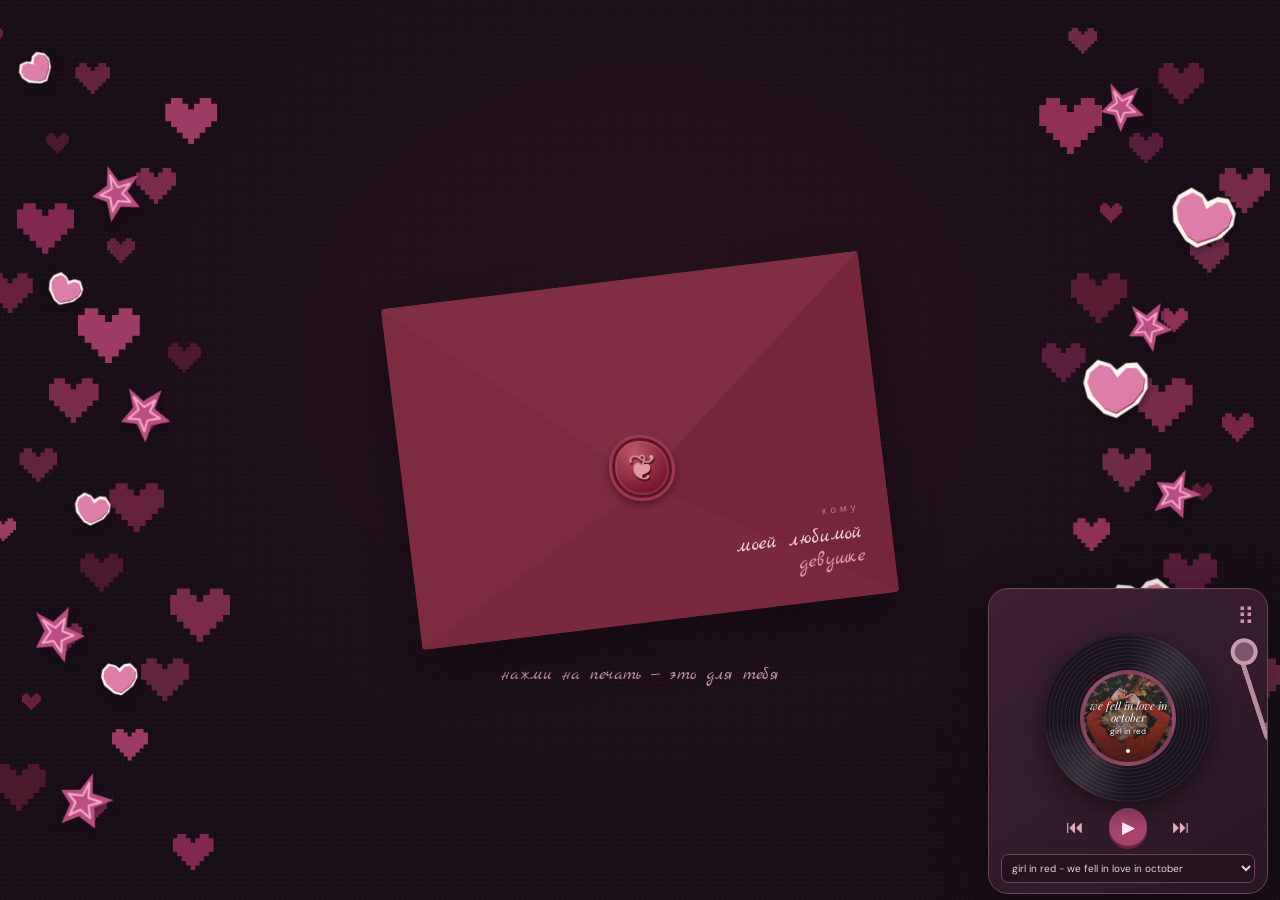
==== main.html @ 36d7505a "Add romantic letter site with music and photo ribbons" ====
﻿<!DOCTYPE html>
<html lang="en">
<head>
<meta charset="UTF-8">
<meta name="viewport" content="width=device-width, initial-scale=1.0">
<title>Little love notes</title>
<link rel="stylesheet" href="main.css">
<script src="main.js" defer></script>
<script src="photo-list.js" defer></script>
<script src="letter.js" defer></script>
<script src="local-player.js" defer></script>
</head>
<body>
<svg width="0" height="0" aria-hidden="true" style="position:absolute"><defs><filter id="paper-cutout" color-interpolation-filters="sRGB" x="0" y="0" width="100%" height="100%"><feColorMatrix in="SourceGraphic" type="matrix" values="0 0 0 0 1  0 0 0 0 1  0 0 0 0 1  -.2126 -.7152 -.0722 0 1"/><feComponentTransfer><feFuncA type="linear" slope="12" intercept="0"/></feComponentTransfer><feComposite in="SourceGraphic" operator="in"/></filter></defs></svg>
<div class="hearts left" aria-hidden="true"></div><div class="hearts right" aria-hidden="true"></div>
<main>
<section class="note" aria-label="Note">
<div class="letter-intro">
  <div class="content-collage" aria-hidden="true" hidden>
    <img class="collage-piece collage-heart-two" src="assets/content-decor/decoration-2.jpg" alt="">
    <img class="collage-piece collage-couple" src="assets/content-decor/decoration-3.jpg" alt="">
    <img class="collage-piece collage-receipt" src="assets/content-decor/decoration-4.jpg" alt="">
  </div>
  <div class="photo-ribbon ribbon-top" aria-label="Наши фотографии" hidden><div class="photo-track"></div></div>
  <div class="closed-envelope" role="button" tabindex="0" aria-expanded="false" aria-controls="love-letter" aria-label="Открыть письмо">
    <div class="envelope-fold"></div>
    <div class="envelope-flap"></div>
    <div class="wax-seal" aria-hidden="true">❦</div>
    <div class="letter-recipient">
    <span class="recipient-label">кому</span>
    <p>моей любимой<br><em>девушке</em></p>
    <span class="recipient-heart" aria-hidden="true">♡</span>
    </div>
  </div>
  <article id="love-letter" class="love-letter" aria-label="Письмо" tabindex="-1" hidden>
    <img class="collage-piece collage-heart-one letter-edge" src="assets/content-decor/decoration-1.jpg" alt="" aria-hidden="true">
    <img class="collage-piece collage-love letter-edge" src="assets/content-decor/decoration-5.jpg" alt="" aria-hidden="true">
    <img class="collage-piece collage-roses letter-edge" src="assets/content-decor/decoration-6.jpg" alt="" aria-hidden="true">
    <img class="collage-piece collage-te-amo letter-edge" src="assets/content-decor/decoration-7.jpg" alt="" aria-hidden="true">
    <span class="letter-ornament" aria-hidden="true">♡</span>
    <p>пока я его не придумал</p>
    <span class="letter-sign" aria-hidden="true">с любовью</span>
    <button class="close-letter" type="button" aria-label="Закрыть письмо">×</button>
  </article>
  <p class="open-hint">нажми на печать — это для тебя</p>
  <div class="photo-ribbon ribbon-bottom" aria-label="Наши фотографии" hidden><div class="photo-track"></div></div>
</div>
<template id="sticker-heart-template">
<svg class="paper-sticker sticker-heart" viewBox="0 0 160 150" aria-hidden="true" focusable="false">
  <path fill="#fff5ee" stroke="#d6c6c0" stroke-width="1" d="M10 36 34 10 64 17 80 30 100 13 126 10 151 37 154 67 136 103 87 141 57 133 17 99 5 65Z"/>
  <path fill="#9c3e66" d="m20 44 22-21 24 5 18 23 20-24 23-2 20 22-2 28-21 30-38 27-27-9-31-30-12-26Z"/>
  <path fill="#dd7eaa" d="m18 41 22-21 24 5 18 23 20-24 23-2 20 22-2 28-21 30-38 27-27-9-31-30-12-26Z"/>
</svg>
</template>
<template id="sticker-star-template">
<svg class="paper-sticker sticker-star" viewBox="0 0 130 140" aria-hidden="true" focusable="false">
  <path fill="#bb4e81" d="m48 5 22 39 48-10-29 36 25 40-45-6-26 33-5-47L5 73l37-22Z"/>
  <path fill="none" stroke="#f2a4cb" stroke-width="5" stroke-linejoin="round" d="m52 28 15 30 29-6-20 21 17 22-29-5-15 22-2-31-23-9 29-12Z"/>
</svg>
</template>
</section>
<section class="music-island" aria-labelledby="music-title">
  <button class="music-heading drag-handle" type="button" aria-label="Move player. Arrow keys switch corners."><span id="music-title" class="sr-only">Music player</span><span aria-hidden="true">⠿</span></button>
  <div class="turntable">
    <div class="vinyl" aria-hidden="true"></div>
    <div class="record-label"><img id="track-cover" alt="" hidden><div class="cover-fallback" aria-hidden="true">&#9825;</div><div class="record-caption"><strong id="track-title">we fell in love in october</strong><span id="track-artist">girl in red</span></div><span class="record-dot" aria-hidden="true"></span></div>
    <div class="tonearm" aria-hidden="true"></div>
  </div>
  <div class="record-controls">
    <button id="previous-track" type="button" aria-label="Previous song">⏮</button>
    <button id="toggle-play" type="button" aria-label="Play">▶</button>
    <button id="next-track" type="button" aria-label="Next song">⏭</button>
  </div>
  <p class="music-status sr-only" id="music-status" role="status">Connecting to the music…</p>
  <label class="song-picker-label sr-only" for="song-picker">CHOOSE A LITTLE FEELING</label>
  <select id="song-picker" aria-label="Choose song"></select>
  <audio id="song-audio" preload="metadata"></audio>
</section>
</main>
</body>
</html>
---- main.css ----
﻿@import url('https://fonts.googleapis.com/css2?family=DM+Sans:wght@400;500&family=Playfair+Display:ital,wght@0,400;1,400&display=swap');
@import url('https://fonts.googleapis.com/css2?family=Marck+Script&display=swap');
*{box-sizing:border-box}
body{margin:0;min-height:100svh;position:relative;isolation:isolate;background:#fcf5ef;color:#695249;font-family:'DM Sans',sans-serif;background-image:radial-gradient(#baa18c20 .7px,transparent .7px);background-size:5px 5px}
header{display:flex;justify-content:space-between;align-items:center;padding:30px 5%;gap:20px}
header a{font-family:'Playfair Display',Georgia,serif;color:#826259;font-size:21px;text-decoration:none}
header>span{font-size:11px;color:#ad9588;letter-spacing:1px}
main{width:min(620px,60%);margin:44px auto 55px;text-align:center}
.eyebrow{font-size:9px;letter-spacing:2.6px;color:#a38a7a;margin-bottom:26px}
.note{background:#fffcf7;border:1px solid #e6d7c9;box-shadow:5px 6px 0 #ede0d580,0 12px 40px #94725a08;transform:rotate(-.6deg)}
.edge{display:flex;justify-content:space-between;padding:16px 23px;border-bottom:1px solid #eee4da;font-size:8px;color:#aa9484;letter-spacing:1.8px}
.content{padding:22px 40px 12px}
.spark{font-size:31px;color:#bc9d64}
.dear{font:italic 18px 'Playfair Display',Georgia,serif;color:#a28b7c;margin:14px 0 18px}
h1{font:400 clamp(30px,3.5vw,47px)/1.25 'Playfair Display',Georgia,serif;letter-spacing:-1.6px;margin:0 0 22px}
h1 em{color:#c6818f}
.description{font-size:12px;line-height:1.9;color:#a18b7e;margin:0 0 29px}
label{display:block;text-align:left;font-size:8px;letter-spacing:2px;color:#b39b8d;margin-bottom:8px}
textarea{display:block;width:100%;height:108px;resize:vertical;border:0;border-bottom:1px solid #eaddd0;border-radius:0;padding:0 5px;background:repeating-linear-gradient(transparent 0,transparent 34px,#eee3d8 35px,transparent 36px);font:14px/36px 'Playfair Display',Georgia,serif;color:#695249}
textarea::placeholder{color:#b7a194;font-style:italic}
textarea:focus-visible{outline:2px solid #dca8b1;outline-offset:5px}
.signature{font:italic 16px 'Playfair Display',Georgia,serif;color:#aa8c7c;margin:27px 0 15px}
.signature span{color:#c78290;margin-left:6px}
.bottom{border-bottom:0;border-top:1px solid #eee4da;font-size:7px;padding-block:13px}
.caption{font-size:10px;letter-spacing:.7px;color:#ae9587;margin-top:28px}
footer{display:flex;justify-content:space-between;padding:0 5% 25px;gap:20px;font-size:8px;letter-spacing:1.8px;color:#ae9889}
.hearts{position:absolute;top:110px;bottom:75px;width:19%;overflow:hidden;pointer-events:none;z-index:-1}
.left{left:0}.right{right:0}
.pixel-heart{position:absolute;width:var(--size);aspect-ratio:9/8;background:var(--color);clip-path:polygon(11% 0,33% 0,33% 12.5%,44% 12.5%,44% 25%,55% 25%,55% 12.5%,66% 12.5%,66% 0,88% 0,88% 12.5%,100% 12.5%,100% 50%,88% 50%,88% 62.5%,77% 62.5%,77% 75%,66% 75%,66% 87.5%,55% 87.5%,55% 100%,44% 100%,44% 87.5%,33% 87.5%,33% 75%,22% 75%,22% 62.5%,11% 62.5%,11% 50%,0 50%,0 12.5%,11% 12.5%)}
@media(min-width:1500px){.hearts{width:25%}}
@media(max-width:650px){header{padding:25px 6%}header a{font-size:18px}header>span{display:none}main{width:80%;margin:30px auto 45px}.content{padding:20px 20px 12px}h1{font-size:32px}.description{font-size:11px}.description br{display:none}.eyebrow{font-size:7px;letter-spacing:1.6px}.hearts{width:9%;top:100px}.edge{padding-inline:14px;font-size:6px;letter-spacing:1px}footer{font-size:6px;letter-spacing:1px}}

/* A tiny pastel record player. */
.pixel-heart{animation:heart-bob var(--duration,5s) ease-in-out var(--delay,0s) infinite;transform-origin:center}
@keyframes heart-bob{0%,100%{transform:translateY(0) rotate(-5deg) scale(.96)}50%{transform:translateY(-13px) rotate(5deg) scale(1.05)}}
.music-island{width:min(390px,100%);min-height:390px;margin:42px auto 0;padding:20px;background:#f0e5e9;border:1px solid #dfcbd3;border-radius:20px;box-shadow:5px 6px 0 #e9dbd080;text-align:center}
.music-heading{display:flex;justify-content:space-between;align-items:center;gap:10px;color:#a47788}
.music-heading h2{font:400 17px 'Playfair Display',Georgia,serif;margin:0}
.music-heading>span{font-size:23px}
.turntable{height:166px;position:relative;display:grid;place-items:center;margin:8px 0}
.vinyl{width:158px;aspect-ratio:1;border-radius:50%;position:relative;background:repeating-radial-gradient(circle,#3c3440 0px,#3c3440 2px,#514553 3px,#302b35 4px);box-shadow:0 8px 12px #5f435a25;animation:record-spin 5s linear infinite;animation-play-state:paused}
.vinyl::before{content:'';position:absolute;inset:0;border-radius:50%;background:conic-gradient(transparent 0deg,#ffffff1c 40deg,transparent 85deg,transparent 180deg,#ffffff20 220deg,transparent 265deg)}
.record-label{position:absolute;inset:32%;border-radius:50%;background:#dba9b8;display:grid;place-items:center;color:#775569;font:italic 9px/1.1 Georgia,serif;border:4px solid #e9c7cf}
.record-label i{position:absolute;width:5px;height:5px;border-radius:50%;background:#fcf5ef;top:calc(50% - 2px);left:calc(50% - 2px)}
.record-label span{padding-bottom:12px}
.tonearm{position:absolute;right:32px;top:17px;width:12px;height:103px;border:5px solid #c2ad9f;border-top:0;border-right:0;border-radius:0 0 0 12px;transform:rotate(-25deg);transform-origin:top center;transition:transform .8s}
.tonearm::before{content:'';position:absolute;top:-8px;left:-11px;width:19px;height:19px;border-radius:50%;background:#b0998c;border:4px solid #d9c7bc}
.tonearm::after{content:'';position:absolute;bottom:-5px;left:0;width:14px;height:23px;border-radius:3px;background:#9e7c8c}
.turntable-heart{position:absolute;bottom:10px;left:16px;font-size:17px;color:#c18d9f}
.is-playing .vinyl{animation-play-state:running}
.is-playing .tonearm{transform:rotate(24deg)}
.music-status{font-size:10px;color:#9c7f8b;margin:4px 0 13px;min-height:14px}
@keyframes record-spin{to{transform:rotate(360deg)}}
@media(max-width:420px){.music-island{padding:14px;margin-inline:-4%;width:108%;max-width:none}.music-heading h2{font-size:16px}.tonearm{right:20px}}
@media(prefers-reduced-motion:reduce){.pixel-heart,.vinyl{animation:none}.tonearm{transition:none}}

.music-island{position:fixed;z-index:10;width:min(350px,calc(100vw - 24px));min-height:390px;flex-shrink:0;margin:0;padding:14px 18px;border-radius:20px;max-height:calc(100svh - 24px);overflow-y:auto;box-shadow:0 12px 40px #76596826;transition:left .3s ease,top .3s ease}
.drag-handle{width:100%;border:0;background:none;padding:0 0 8px;cursor:grab;touch-action:none;user-select:none;font:16px 'Playfair Display',Georgia,serif;color:#a47788}
.drag-handle>span:last-child{font-size:24px}
.dragging{transition:none}.dragging .drag-handle{cursor:grabbing}
.turntable{height:224px;margin:0;position:relative}
.vinyl{width:218px;animation-duration:7s}
.record-label{inset:auto;left:50%;top:50%;transform:translate(-50%,-50%);width:98px;height:98px;border:4px solid #ffffff35;background:var(--label-color,#deb0c4);padding:10px 6px;border-radius:50%;display:flex;flex-direction:column;justify-content:center;gap:4px;text-align:center;transition:background .5s}
.record-label span{padding:0;font:9px/1.15 'DM Sans',sans-serif}
.record-label strong{font:italic 13px/1.1 'Playfair Display',Georgia,serif;overflow-wrap:anywhere}
.record-label .record-kicker{font-size:5px;letter-spacing:1.1px}
.record-dot{width:4px;height:4px;border-radius:50%;background:#fff7f0;align-self:center}
.tonearm{right:6px;top:20px;height:130px}
.record-controls{display:flex;justify-content:center;align-items:center;gap:23px;margin:3px 0 10px}
.record-controls button{display:grid;place-items:center;min-width:36px;min-height:36px;border:0;border-radius:50%;background:transparent;color:#896477;font-size:20px;cursor:pointer}
.record-controls #toggle-play{width:44px;height:44px;background:#d4a4b6;color:#fff9f4;font-size:19px;box-shadow:0 3px 0 #b88b9d}
.record-controls button:disabled{opacity:.45;cursor:wait}
.music-island button:focus-visible,.music-island select:focus-visible{outline:2px solid #a47788;outline-offset:3px}
.music-island button:hover:not(:disabled){filter:brightness(.94)}
.song-picker-label{font-size:6px;letter-spacing:1.5px;text-align:center;margin:12px 0 5px}
#song-picker{width:100%;border:1px solid #d8bdc9;border-radius:7px;background:#fbf4f4;color:#896477;padding:7px;font:10px 'DM Sans',sans-serif;margin-bottom:10px}
@media(max-width:650px){body{padding-bottom:500px}}
@media(prefers-reduced-motion:reduce){.music-island{transition:none}}

/* The cover sits on the record itself and turns with the grooves. */
.record-label{width:120px;height:120px;padding:0;overflow:hidden;animation:cover-spin 7s linear infinite;animation-play-state:paused;transform:translate(-50%,-50%);isolation:isolate}
.is-playing .record-label{animation-play-state:running}
#track-cover{position:absolute;inset:0;width:100%;height:100%;object-fit:cover;z-index:-2}
#track-cover[hidden]{display:none}
.cover-fallback{position:absolute;inset:0;display:grid;place-items:center;font-size:86px;color:#ffffff38;z-index:-1}
.has-cover .cover-fallback{display:none}
.record-caption{position:relative;display:flex;flex-direction:column;justify-content:center;gap:5px;width:100%;height:100%;padding:12px 8px;color:#674b5b}
.has-cover .record-caption{color:#fff;background:linear-gradient(transparent,#0009);text-shadow:0 1px 4px #000}
.record-caption strong{font-size:13px}
.record-dot{position:absolute;bottom:9px;left:calc(50% - 2px)}
.audio-progress{display:flex;align-items:center;gap:8px;font-size:9px;color:#896477;margin:10px 0}
#seek{width:100%;min-width:0;accent-color:#b78199;height:16px;cursor:pointer}
.file-actions{display:flex;gap:10px;justify-content:center;margin-top:8px}
.file-button{position:relative;display:inline-block;background:#fbf4f4;border:1px solid #d8bdc9;border-radius:7px;padding:8px 12px;margin:0;font-size:10px;letter-spacing:0;color:#896477;cursor:pointer;overflow:hidden}
.file-button input{position:absolute;inset:0;opacity:0;width:100%;cursor:pointer}
.file-button:focus-within{outline:2px solid #a47788;outline-offset:3px}
@keyframes cover-spin{from{transform:translate(-50%,-50%) rotate(0)}to{transform:translate(-50%,-50%) rotate(360deg)}}
@media(prefers-reduced-motion:reduce){.record-label{animation:none}}

/* Keep the page quiet while preserving labels for assistive technology. */
.sr-only{position:absolute!important;width:1px!important;height:1px!important;padding:0!important;margin:-1px!important;overflow:hidden!important;clip-path:inset(50%)!important;white-space:nowrap!important;border:0!important}
main{margin-top:100px}
.note .content{padding-top:40px;padding-bottom:45px}
.note h1{margin-top:22px;margin-bottom:36px}
.music-heading{justify-content:flex-end;padding-bottom:0}
@media(max-width:650px){main{margin-top:65px}.note .content{padding:25px 20px 35px}}

/* Keep the note area at a fixed size. */
textarea{resize:none}

.spotify-player{border-radius:12px;overflow:hidden;background:#e5d5de;min-height:80px;margin-top:12px}
.spotify-player iframe{display:block;border:0;width:100%;height:80px;border-radius:12px}

.spotify-auth{display:block;width:100%;padding:10px 14px;border:1px solid #d8bdc9;border-radius:10px;background:#fbf4f4;color:#896477;font:12px 'DM Sans',sans-serif;cursor:pointer;margin-top:10px}
.spotify-auth[hidden]{display:none}
.music-status{line-height:1.5;overflow-wrap:anywhere;margin:8px 0}

/* Midnight rose palette. */
:root{color-scheme:dark}
body{background-color:#180e17;color:#f4d9e3;background-image:radial-gradient(ellipse at 50% 40%,#63243a30,transparent 65%),radial-gradient(#d38aa015 .7px,transparent .7px);background-size:100% 100%,5px 5px;padding-bottom:0}
main{width:min(760px,66%);min-height:100svh;margin:0 auto;display:flex;align-items:center;justify-content:center}
.note{width:100%;background:linear-gradient(135deg,#321725,#25131f);border-color:#6e314b;box-shadow:6px 7px 0 #421d3155,0 20px 80px #07030940;position:relative}
.note::after{content:'';position:absolute;inset:10px;border:1px solid #a65b7428;pointer-events:none}
.note{background:#eee5df;border:0;border-radius:0;box-shadow:none;transform:none;color:#604b53;min-height:560px}
.note::after{display:none}
.note .spark{color:#aa647f}
.note .content h1{color:#604b53}
.note h1 em{color:#a75877}
.note textarea{color:#604b53;border-bottom-color:#cfbec4;background:repeating-linear-gradient(transparent 0,transparent 34px,#d9cbd0 35px,transparent 36px)}
.note textarea:focus-visible{outline-color:#a75877}
.note .content{padding:64px 30px 70px}
.spark{color:#c46b8b}
.note h1{font-family:'Playfair Display',Georgia,serif;font-size:clamp(36px,5.2vw,68px);line-height:1.3;font-weight:400;letter-spacing:-1px;margin:22px 0 0;color:#f3d8e3;text-wrap:balance}
h1 em{color:#d27097}
.hearts{position:fixed;top:28px;bottom:28px}
.music-island{background:linear-gradient(145deg,#3c2031,#291725);border-color:#75425a;box-shadow:0 12px 48px #08030970,inset 0 1px 0 #f1b4ce0a}
.drag-handle,.music-heading{color:#d292ae}
.vinyl{background:repeating-radial-gradient(circle,#19131c 0px,#19131c 2px,#352335 3px,#100d14 4px);box-shadow:0 8px 20px #08050980}
.record-label{background:linear-gradient(135deg,#8b3e5d,#5e2845);border-color:#bc759548}
.record-caption{color:#ffe6ef;text-shadow:0 1px 4px #200d18}
.tonearm{border-color:#b58d9f}
.tonearm::before{background:#79566b;border-color:#c59aac}
.tonearm::after{background:#a15a7a}
.record-controls button{color:#e4adc4}
.record-controls #toggle-play{background:#a5436c;color:#ffedf4;box-shadow:0 3px 0 #67243f}
.music-status{color:#d4a5b9}
#song-picker{background:#251420;color:#f1cedf;border-color:#74405b}
.music-island button:focus-visible,.music-island select:focus-visible{outline-color:#e39cbb}
@media(max-width:650px){body{padding-bottom:400px}main{width:80%;min-height:58svh;margin:0 auto}.note .content{padding:40px 18px 48px}.note h1{font-size:clamp(30px,7vw,44px)}.hearts{top:20px;bottom:20px}}

/* Fit the complete player inside the viewport. */
.note{background:transparent;min-height:560px;display:grid;align-items:center}
.letter-intro{display:flex;align-items:center;justify-content:center;gap:36px;padding:45px 0}
.closed-envelope{position:relative;width:480px;max-width:88%;aspect-ratio:1.4;background:#78283d;border-radius:4px;box-shadow:0 22px 45px #08030965,inset 0 0 0 1px #ce6e7c33;transform:rotate(-7deg);isolation:isolate}
.envelope-fold{position:absolute;inset:0;overflow:hidden;border-radius:inherit}
.envelope-fold::before,.envelope-fold::after{content:'';position:absolute;inset:0}
.envelope-fold::before{background:#7c2b40;clip-path:polygon(0 0,55% 56%,0 100%)}
.envelope-fold::after{background:#76263b;clip-path:polygon(100% 0,45% 56%,100% 100%)}
.envelope-fold{background:#79293e;clip-path:polygon(0 0,50% 42%,100% 0,100% 100%,0 100%)}
.envelope-flap{position:absolute;inset:0;background:#802e43;clip-path:polygon(0 0,100% 0,50% 59%);filter:drop-shadow(0 3px 2px #29071280)}
.wax-seal{position:absolute;left:50%;top:55%;transform:translate(-50%,-50%) rotate(8deg);width:66px;height:66px;display:grid;place-items:center;border-radius:46% 54% 49% 51%;background:radial-gradient(circle at 35% 25%,#bc5866,#7b172e 65%,#4c0e20);border:3px solid #9d3b4c;box-shadow:0 4px 7px #27061380,inset 0 0 0 3px #591225,inset 0 0 0 5px #c46b7455;color:#df99a1;text-shadow:1px 2px 1px #450a1b;font:36px Georgia,serif}
.letter-recipient{position:absolute;left:auto;right:6%;bottom:8%;text-align:right;color:#edced8;z-index:1}
.recipient-label{font:10px 'DM Sans',sans-serif;letter-spacing:4px;color:#b57e96}
.letter-recipient p{font:400 21px/1.15 'Marck Script',cursive;margin:5px 0 0;white-space:nowrap}
.letter-recipient em{color:#dc92ad;font-weight:400;font-style:normal}
.recipient-heart{display:none}
@media(max-width:650px){.letter-intro{flex-direction:column;gap:32px;padding:40px 0}.closed-envelope{width:340px;max-width:95%}.letter-recipient p{font-size:19px}.note{min-height:520px}}
.paper-sticker{position:absolute;width:var(--sticker-size,52px);max-width:75%;height:auto;pointer-events:none;transform:rotate(var(--sticker-angle,0deg));filter:drop-shadow(2px 5px 3px #09040a50);animation:sticker-float var(--float-duration,6s) ease-in-out var(--float-delay,0s) infinite}
@keyframes sticker-float{0%,100%{transform:translate(0,0) rotate(calc(var(--sticker-angle,0deg) - 5deg))}50%{transform:translate(3px,-12px) rotate(calc(var(--sticker-angle,0deg) + 5deg))}}
@media(prefers-reduced-motion:reduce){.paper-sticker{animation:none}}
@media(max-width:650px){.hearts{width:10%}.paper-sticker{max-width:90%;left:5%!important}}
.music-island{width:min(280px,calc(100vw - 24px));min-width:0;min-height:0;padding:10px 12px;max-height:calc(100svh - 24px);overflow-x:hidden}
.turntable{height:174px}
.vinyl{width:168px;max-width:100%}
.record-label{width:96px;height:96px}
.record-caption{padding:8px 5px;gap:3px}
.record-caption strong{font-size:11px}
.record-label span{font-size:8px}
.tonearm{right:8px;top:16px;height:102px;transform:rotate(-18deg);transition:transform 1.2s cubic-bezier(.4,0,.2,1);z-index:2}
@media(prefers-reduced-motion:reduce){.tonearm{transition:none}}
.record-controls{gap:18px;margin:3px 0 8px}
.record-controls button{min-width:32px;min-height:32px;font-size:18px}
.record-controls #toggle-play{width:38px;height:38px;font-size:17px}
#song-picker{min-width:0;margin-bottom:0;padding:6px}
@media(max-height:360px){.turntable{height:116px}.vinyl{width:110px}.record-label{width:76px;height:76px}.record-caption strong{font-size:9px}.tonearm{height:72px;top:12px}.drag-handle>span:last-child{font-size:18px}}

/* A letter surrounded by the memories that belong to it. */
.content-collage{position:relative;grid-area:1/1;width:min(480px,88%);height:300px;z-index:0;pointer-events:none;animation:collage-reveal 1.4s ease both}
.collage-piece{position:absolute;object-fit:contain;filter:url(#paper-cutout);opacity:1;border:0;box-shadow:none;background:transparent}
.letter-edge{pointer-events:none;z-index:1}
.collage-roses{width:100px;height:180px;right:-34px;top:85px;transform:rotate(12deg)}
.collage-te-amo{width:150px;left:25%;bottom:-28px;transform:rotate(-7deg)}
.collage-heart-one{width:105px;left:-25px;top:-27px;transform:rotate(-18deg)}
.collage-heart-two{width:130px;right:-123px;bottom:15px;transform:rotate(17deg)}
.collage-couple{width:155px;left:-150px;bottom:0;transform:rotate(-12deg)}
.collage-receipt{width:130px;right:-125px;top:-18px;transform:rotate(16deg)}
.collage-love{width:44px;height:210px;object-fit:cover;object-position:left;left:-17px;top:85px;transform:rotate(-8deg)}
@keyframes collage-reveal{from{opacity:0;transform:translateY(18px) scale(.96)}to{opacity:1;transform:translateY(0) scale(1)}}
body{overflow-x:hidden}
.letter-intro{position:relative;min-height:560px;display:grid;grid-template-columns:1fr;place-items:center;gap:0;perspective:1200px}
.closed-envelope{grid-area:1/1;z-index:1;cursor:pointer;transition:transform 1.1s cubic-bezier(.22,1,.36,1),opacity .8s ease;outline-offset:12px}
.closed-envelope:focus-visible{outline:2px solid #e2a4bb}
.closed-envelope:hover{transform:rotate(-4deg) translateY(-5px)}
.envelope-flap{transform-origin:top;transition:transform .8s ease,opacity .6s ease .3s;backface-visibility:hidden}
.wax-seal,.letter-recipient{transition:opacity .35s ease}
.open-hint{position:absolute;bottom:26px;width:100%;text-align:center;color:#c18fa4;font:18px 'Marck Script',cursive;letter-spacing:.3px;transition:opacity .3s}
.love-letter{grid-area:1/1;position:relative;z-index:3;width:min(480px,88%);min-height:300px;padding:42px 32px;background:#f1e7d9;color:#694955;border:1px solid #deceba;box-shadow:0 18px 60px #07030860,inset 0 0 40px #d1ad7f20;text-align:center;animation:letter-unfold 1.25s cubic-bezier(.22,1,.36,1) both}
.love-letter::before{content:'';position:absolute;inset:10px;border:1px solid #b68e7933;pointer-events:none}
.love-letter p{font:28px/1.7 'Marck Script',cursive;margin:24px 0;white-space:pre-line;overflow-wrap:anywhere}
.letter-ornament{color:#a35a73;font-size:28px}
.letter-sign{font:19px 'Marck Script',cursive;color:#ab7785}
.close-letter{position:absolute;right:17px;top:14px;border:0;background:transparent;color:#986c7b;font:24px Georgia,serif;cursor:pointer;width:32px;height:32px}
.close-letter:focus-visible{outline:2px solid #a75877;outline-offset:2px}
.letter-open main{width:min(960px,90%)}
.letter-open .note{margin-block:80px}
.letter-open .letter-intro{padding:175px 0;min-height:700px}
.letter-open .closed-envelope{transform:translateY(75px) rotate(0) scale(.94);opacity:.35;cursor:default;pointer-events:none}
.letter-open .envelope-flap{transform:rotateX(175deg);opacity:0}
.letter-open .wax-seal,.letter-open .letter-recipient,.letter-open .open-hint{opacity:0;pointer-events:none}
.photo-ribbon{position:absolute;z-index:4;left:0;right:0;height:140px;overflow:hidden;mask-image:linear-gradient(90deg,transparent,#000 5%,#000 95%,transparent);border-block:1px solid #bf80982b;background:#3d1b2a40;animation:ribbon-appear 1.2s ease both}
.ribbon-top{top:10px}
.ribbon-bottom{bottom:10px;animation-delay:.25s}
.photo-track{display:flex;width:max-content;height:100%;animation:memory-drift 48s linear infinite;animation-play-state:paused}
.letter-open .photo-track{animation-play-state:running}
.ribbon-bottom .photo-track{animation-direction:reverse;animation-duration:56s}
.photo-group{display:flex;gap:24px;padding:12px 24px 12px 0;flex-shrink:0}
.memory-frame{position:relative;flex:0 0 142px;width:142px;height:114px;padding:5px 5px 15px;background:#ebdfd5;border:1px solid #fff3e630;box-shadow:0 4px 10px #0c050c40;transform:rotate(-2deg);overflow:visible;isolation:isolate}
.memory-frame:nth-child(even){transform:rotate(2deg)}
.memory-frame img{position:relative;display:block;width:100%;height:100%;object-fit:cover}
.decorative-frame img{object-fit:contain;background:#fff8f5}
.memory-frame .memory-sticker{position:absolute;z-index:2;width:38px;height:38px;object-fit:contain;background:transparent;padding:0;border:0;border-radius:0;box-shadow:none;filter:drop-shadow(1px 2px 2px #3b132b55);pointer-events:none}
.memory-frame .sticker-corner-0{left:-10px;top:-8px;transform:rotate(-17deg)}
.memory-frame .sticker-corner-1{right:-10px;bottom:-7px;transform:rotate(13deg)}
.memory-frame .sticker-corner-2{right:-10px;top:-8px;transform:rotate(18deg)}
.memory-frame .sticker-corner-3{left:-10px;bottom:-7px;transform:rotate(-12deg)}
.memory-placeholder{position:absolute;inset:5px 5px 15px;display:grid;place-items:center;background:linear-gradient(135deg,#caa6ae,#9b6b7f);color:#f6dce5;font:34px Georgia,serif}
.photo-ribbon:hover .photo-track,.photo-ribbon:focus-within .photo-track{animation-play-state:paused}
[hidden]{display:none!important}
@keyframes letter-unfold{0%{opacity:0;transform:translateY(85px) scale(.7) rotate(-5deg)}35%{opacity:0}100%{opacity:1;transform:translateY(0) scale(1) rotate(0)}}
@keyframes ribbon-appear{from{opacity:0;transform:translateY(15px)}to{opacity:1;transform:translateY(0)}}
@keyframes memory-drift{to{transform:translateX(-50%)}}
@media(max-width:650px){
  .letter-intro{min-height:520px}
  .letter-open main{width:88%;min-height:100svh;display:block}
  .letter-open .letter-intro{padding:140px 0;min-height:620px}
  .content-collage{width:78%;height:280px}
  .collage-heart-one{width:75px;left:-17px;top:-23px}
  .collage-heart-two{width:70px;right:-60px;bottom:10px}
  .collage-couple{width:80px;left:-65px;bottom:5px}
  .collage-receipt{width:75px;right:-60px;top:0}
  .collage-love{width:32px;height:165px;left:-15px;top:85px}
  .collage-roses{width:75px;height:145px;right:-26px;top:110px}
  .collage-te-amo{width:115px;left:25%;bottom:-23px}
  .love-letter{width:78%;min-height:280px;padding:36px 26px}
  .love-letter p{font-size:25px}
  .photo-ribbon{height:112px}
  .photo-group{gap:20px;padding:10px 20px 10px 0}
  .memory-frame .memory-sticker{width:30px;height:30px}
  .memory-frame{flex-basis:112px;width:112px;height:90px;padding:4px 4px 12px}
  .memory-placeholder{inset:4px 4px 12px}
  .letter-open .music-island{position:relative;left:auto!important;top:auto!important;margin:18px auto 30px}
  body.letter-open{padding-bottom:0}
}
@media(prefers-reduced-motion:reduce){.closed-envelope,.envelope-flap,.wax-seal,.letter-recipient,.open-hint{transition:none}.love-letter,.photo-ribbon,.photo-track,.content-collage{animation:none}}
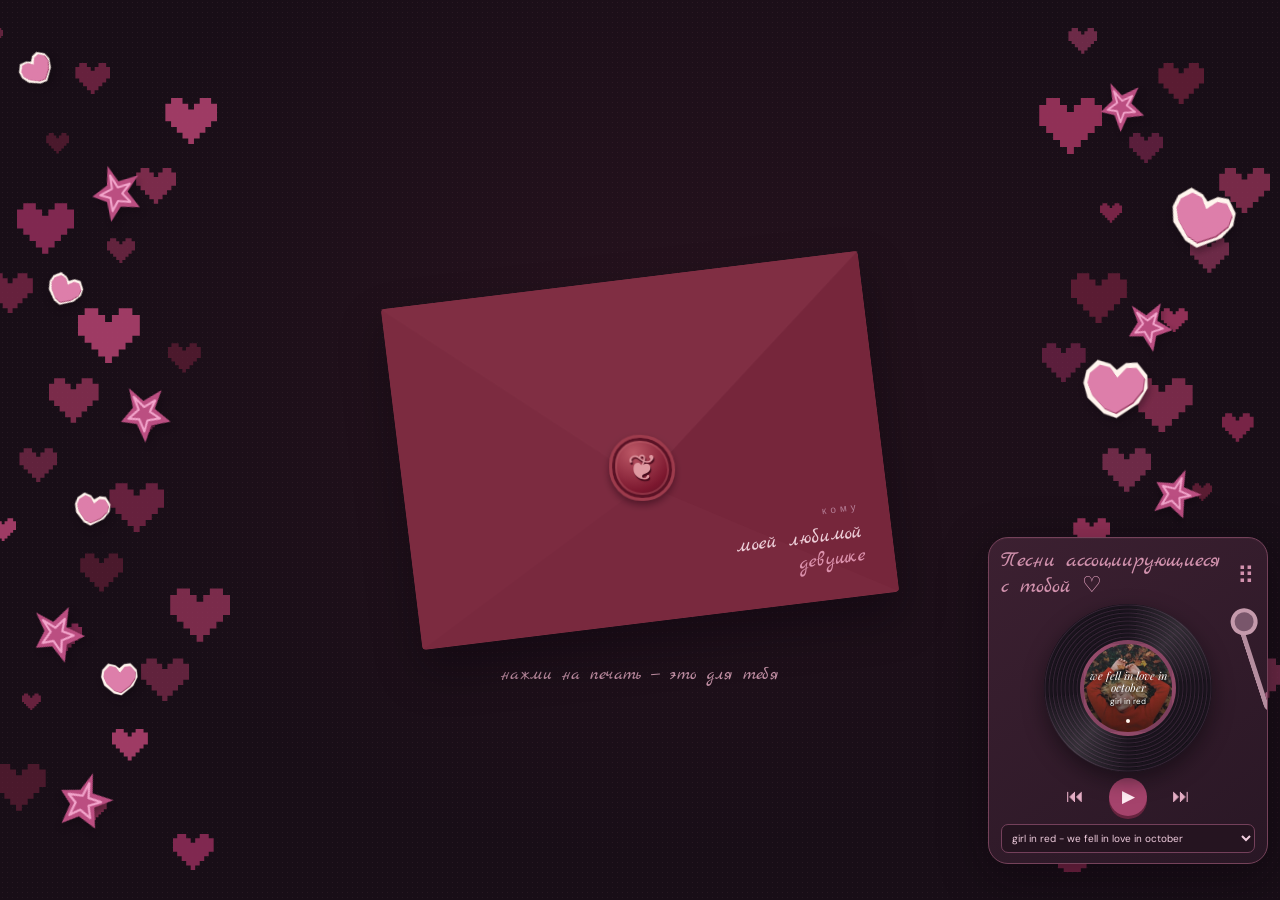
==== commit f1e4db3a: "Update love letter content, decorations and animations" ====
--- a/main.html
+++ b/main.html
@@ -1,9 +1,9 @@
-﻿<!DOCTYPE html>
+<!DOCTYPE html>
 <html lang="en">
 <head>
 <meta charset="UTF-8">
 <meta name="viewport" content="width=device-width, initial-scale=1.0">
-<title>Little love notes</title>
+<title>For my loml</title>
 <link rel="stylesheet" href="main.css">
 <script src="main.js" defer></script>
 <script src="photo-list.js" defer></script>
@@ -16,11 +16,7 @@
 <main>
 <section class="note" aria-label="Note">
 <div class="letter-intro">
-  <div class="content-collage" aria-hidden="true" hidden>
-    <img class="collage-piece collage-heart-two" src="assets/content-decor/decoration-2.jpg" alt="">
-    <img class="collage-piece collage-couple" src="assets/content-decor/decoration-3.jpg" alt="">
-    <img class="collage-piece collage-receipt" src="assets/content-decor/decoration-4.jpg" alt="">
-  </div>
+  <div class="content-collage" aria-hidden="true" hidden></div>
   <div class="photo-ribbon ribbon-top" aria-label="Наши фотографии" hidden><div class="photo-track"></div></div>
   <div class="closed-envelope" role="button" tabindex="0" aria-expanded="false" aria-controls="love-letter" aria-label="Открыть письмо">
     <div class="envelope-fold"></div>
@@ -33,12 +29,19 @@
     </div>
   </div>
   <article id="love-letter" class="love-letter" aria-label="Письмо" tabindex="-1" hidden>
-    <img class="collage-piece collage-heart-one letter-edge" src="assets/content-decor/decoration-1.jpg" alt="" aria-hidden="true">
+    <img class="collage-piece letter-edge collage-heart-one" src="assets/content-decor/decoration-1.jpg" alt="" aria-hidden="true">
+    <img class="collage-piece letter-edge collage-heart-two" src="assets/content-decor/decoration-2.jpg" alt="" aria-hidden="true">
+    <img class="collage-piece letter-edge collage-couple" src="assets/content-decor/decoration-3.jpg" alt="" aria-hidden="true">
+    <img class="collage-piece letter-edge collage-receipt" src="assets/content-decor/decoration-4.jpg" alt="" aria-hidden="true">
+    <img class="collage-piece letter-edge letter-mine" src="assets/content-decor/letter-detail-1.jpg" alt="" aria-hidden="true">
+    <img class="collage-piece letter-edge letter-stamp" src="assets/content-decor/letter-detail-2.jpg" alt="" aria-hidden="true">
+    <img class="collage-piece letter-edge letter-flower-top" src="assets/content-decor/letter-detail-corner.jpg" alt="" aria-hidden="true">
+    <img class="collage-piece letter-edge letter-flower-bottom" src="assets/content-decor/letter-detail-corner.jpg" alt="" aria-hidden="true">
     <img class="collage-piece collage-love letter-edge" src="assets/content-decor/decoration-5.jpg" alt="" aria-hidden="true">
     <img class="collage-piece collage-roses letter-edge" src="assets/content-decor/decoration-6.jpg" alt="" aria-hidden="true">
     <img class="collage-piece collage-te-amo letter-edge" src="assets/content-decor/decoration-7.jpg" alt="" aria-hidden="true">
     <span class="letter-ornament" aria-hidden="true">♡</span>
-    <p>пока я его не придумал</p>
+    <p>моя любимая, зайка, солнышко, моя любовь, моя самая прекрастная и красивая девушка на планете. Хоть я и очень поздно, но я реально хотел сделать что нибудь такое и просто порадовать тебя. Я безумно сильно тебя люблю, признаться честно я и не думал что я могу настолько долго с кем то встречаться так еще и хотеть чтобы оно продолжалось. Я люблю тебя с каждым днем еще сильнее и сильнее, радуюсь за твои победы, грущу с тобою, подбадриваю тебя. Меня радует то что я всегда рядом с тобою, мне с тобой очень комфортно Инара. Я люблю тебя моя миленькая, любименькая. С прошедшим полугодом нас!!!&lt;3 желаю продолжать видеть все твои победы и продолжать любить тебя во что бы то ни стало.</p>
     <span class="letter-sign" aria-hidden="true">с любовью</span>
     <button class="close-letter" type="button" aria-label="Закрыть письмо">×</button>
   </article>
@@ -60,7 +63,7 @@
 </template>
 </section>
 <section class="music-island" aria-labelledby="music-title">
-  <button class="music-heading drag-handle" type="button" aria-label="Move player. Arrow keys switch corners."><span id="music-title" class="sr-only">Music player</span><span aria-hidden="true">⠿</span></button>
+  <button class="music-heading drag-handle" type="button" aria-label="Переместить плеер. Стрелки переключают углы."><span id="music-title" class="music-dedication">Песни ассоциирующиеся с тобой <span aria-hidden="true">♡</span></span><span aria-hidden="true">⠿</span></button>
   <div class="turntable">
     <div class="vinyl" aria-hidden="true"></div>
     <div class="record-label"><img id="track-cover" alt="" hidden><div class="cover-fallback" aria-hidden="true">&#9825;</div><div class="record-caption"><strong id="track-title">we fell in love in october</strong><span id="track-artist">girl in red</span></div><span class="record-dot" aria-hidden="true"></span></div>
--- a/main.css
+++ b/main.css
@@ -102,7 +102,9 @@
 main{margin-top:100px}
 .note .content{padding-top:40px;padding-bottom:45px}
 .note h1{margin-top:22px;margin-bottom:36px}
-.music-heading{justify-content:flex-end;padding-bottom:0}
+.music-heading{justify-content:space-between;padding-bottom:0}
+.music-heading>.music-dedication{font:400 22px/1.2 'Marck Script',cursive;text-align:left}
+.music-dedication>span{display:inline-block;color:#efa9c8}
 @media(max-width:650px){main{margin-top:65px}.note .content{padding:25px 20px 35px}}
 
 /* Keep the note area at a fixed size. */
@@ -188,13 +190,28 @@
 .content-collage{position:relative;grid-area:1/1;width:min(480px,88%);height:300px;z-index:0;pointer-events:none;animation:collage-reveal 1.4s ease both}
 .collage-piece{position:absolute;object-fit:contain;filter:url(#paper-cutout);opacity:1;border:0;box-shadow:none;background:transparent}
 .letter-edge{pointer-events:none;z-index:1}
+.letter-open .letter-edge{animation:letter-decoration-sway 6s ease-in-out 1.6s infinite,letter-decoration-pulse 2s ease-in-out 1.6s infinite;transform-origin:center}
+.letter-open .letter-edge:nth-of-type(3n){animation-duration:7.5s,2s;animation-delay:2s,1.6s;animation-direction:reverse,normal}
+.letter-open .letter-edge:nth-of-type(3n + 1){animation-duration:8.5s,2s;animation-delay:1.8s,1.6s}
+@keyframes letter-decoration-pulse{
+  0%,100%{scale:1}
+  50%{scale:1.04}
+}
+@keyframes letter-decoration-sway{
+  0%,100%{translate:0 0;rotate:-1deg}
+  50%{translate:0 -4px;rotate:1deg}
+}
+.letter-flower-top{width:115px;left:-55px;top:-45px;transform:rotate(-24deg)}
+.letter-flower-bottom{width:115px;right:-55px;bottom:-50px;transform:rotate(156deg)}
+.letter-mine{width:100px;right:-35px;top:-35px;transform:rotate(12deg)}
+.letter-stamp{width:70px;right:30px;top:35px;transform:rotate(13deg)}
 .collage-roses{width:100px;height:180px;right:-34px;top:85px;transform:rotate(12deg)}
 .collage-te-amo{width:150px;left:25%;bottom:-28px;transform:rotate(-7deg)}
-.collage-heart-one{width:105px;left:-25px;top:-27px;transform:rotate(-18deg)}
-.collage-heart-two{width:130px;right:-123px;bottom:15px;transform:rotate(17deg)}
-.collage-couple{width:155px;left:-150px;bottom:0;transform:rotate(-12deg)}
-.collage-receipt{width:130px;right:-125px;top:-18px;transform:rotate(16deg)}
-.collage-love{width:44px;height:210px;object-fit:cover;object-position:left;left:-17px;top:85px;transform:rotate(-8deg)}
+.collage-heart-one{width:105px;left:-65px;top:22%;transform:rotate(-18deg)}
+.collage-heart-two{width:130px;right:-65px;bottom:22%;transform:rotate(17deg)}
+.collage-couple{width:110px;left:-60px;top:43%;transform:rotate(-12deg)}
+.collage-receipt{width:100px;right:-55px;top:36%;transform:rotate(16deg)}
+.collage-love{width:44px;height:210px;object-fit:cover;object-position:left;left:-17px;bottom:35px;transform:rotate(-8deg)}
 @keyframes collage-reveal{from{opacity:0;transform:translateY(18px) scale(.96)}to{opacity:1;transform:translateY(0) scale(1)}}
 body{overflow-x:hidden}
 .letter-intro{position:relative;min-height:560px;display:grid;grid-template-columns:1fr;place-items:center;gap:0;perspective:1200px}
@@ -214,7 +231,7 @@
 .letter-open main{width:min(960px,90%)}
 .letter-open .note{margin-block:80px}
 .letter-open .letter-intro{padding:175px 0;min-height:700px}
-.letter-open .closed-envelope{transform:translateY(75px) rotate(0) scale(.94);opacity:.35;cursor:default;pointer-events:none}
+.letter-open .closed-envelope{animation:envelope-fall 1.6s cubic-bezier(.4,0,.8,.5) both;cursor:default;pointer-events:none}
 .letter-open .envelope-flap{transform:rotateX(175deg);opacity:0}
 .letter-open .wax-seal,.letter-open .letter-recipient,.letter-open .open-hint{opacity:0;pointer-events:none}
 .photo-ribbon{position:absolute;z-index:4;left:0;right:0;height:140px;overflow:hidden;mask-image:linear-gradient(90deg,transparent,#000 5%,#000 95%,transparent);border-block:1px solid #bf80982b;background:#3d1b2a40;animation:ribbon-appear 1.2s ease both}
@@ -236,7 +253,18 @@
 .memory-placeholder{position:absolute;inset:5px 5px 15px;display:grid;place-items:center;background:linear-gradient(135deg,#caa6ae,#9b6b7f);color:#f6dce5;font:34px Georgia,serif}
 .photo-ribbon:hover .photo-track,.photo-ribbon:focus-within .photo-track{animation-play-state:paused}
 [hidden]{display:none!important}
-@keyframes letter-unfold{0%{opacity:0;transform:translateY(85px) scale(.7) rotate(-5deg)}35%{opacity:0}100%{opacity:1;transform:translateY(0) scale(1) rotate(0)}}
+@keyframes envelope-fall{
+  0%{opacity:1;transform:translateY(0) rotate(-7deg);z-index:5}
+  35%{opacity:1;transform:translateY(0) rotate(0);z-index:5}
+  65%{opacity:1;transform:translateY(180px) rotate(0);z-index:5}
+  100%{opacity:0;transform:translateY(650px) rotate(0);visibility:hidden;z-index:5}
+}
+@keyframes letter-unfold{
+  0%,25%{opacity:0;transform:translateY(180px) scale(.75)}
+  45%{opacity:1;transform:translateY(100px) scale(.85)}
+  80%{opacity:1;transform:translateY(-18px) scale(1)}
+  100%{opacity:1;transform:translateY(0) scale(1)}
+}
 @keyframes ribbon-appear{from{opacity:0;transform:translateY(15px)}to{opacity:1;transform:translateY(0)}}
 @keyframes memory-drift{to{transform:translateX(-50%)}}
 @media(max-width:650px){
@@ -244,11 +272,15 @@
   .letter-open main{width:88%;min-height:100svh;display:block}
   .letter-open .letter-intro{padding:140px 0;min-height:620px}
   .content-collage{width:78%;height:280px}
-  .collage-heart-one{width:75px;left:-17px;top:-23px}
-  .collage-heart-two{width:70px;right:-60px;bottom:10px}
-  .collage-couple{width:80px;left:-65px;bottom:5px}
-  .collage-receipt{width:75px;right:-60px;top:0}
-  .collage-love{width:32px;height:165px;left:-15px;top:85px}
+  .collage-heart-one{width:65px;left:-38px}
+  .letter-flower-top{width:65px;left:-30px;top:-32px}
+  .letter-flower-bottom{width:65px;right:-30px;bottom:-32px}
+  .letter-mine{width:50px;right:-18px;top:-25px}
+  .letter-stamp{width:45px;right:25px;top:45px}
+  .collage-heart-two{width:70px;right:-38px;bottom:22%}
+  .collage-couple{width:70px;left:-40px}
+  .collage-receipt{width:65px;right:-38px;top:36%}
+  .collage-love{width:32px;height:165px;left:-15px;bottom:35px}
   .collage-roses{width:75px;height:145px;right:-26px;top:110px}
   .collage-te-amo{width:115px;left:25%;bottom:-23px}
   .love-letter{width:78%;min-height:280px;padding:36px 26px}
@@ -261,4 +293,4 @@
   .letter-open .music-island{position:relative;left:auto!important;top:auto!important;margin:18px auto 30px}
   body.letter-open{padding-bottom:0}
 }
-@media(prefers-reduced-motion:reduce){.closed-envelope,.envelope-flap,.wax-seal,.letter-recipient,.open-hint{transition:none}.love-letter,.photo-ribbon,.photo-track,.content-collage{animation:none}}
+@media(prefers-reduced-motion:reduce){.closed-envelope,.envelope-flap,.wax-seal,.letter-recipient,.open-hint{transition:none}.love-letter,.photo-ribbon,.photo-track,.content-collage,.letter-open .closed-envelope,.letter-open .letter-edge{animation:none}.letter-open .closed-envelope{visibility:hidden}}
